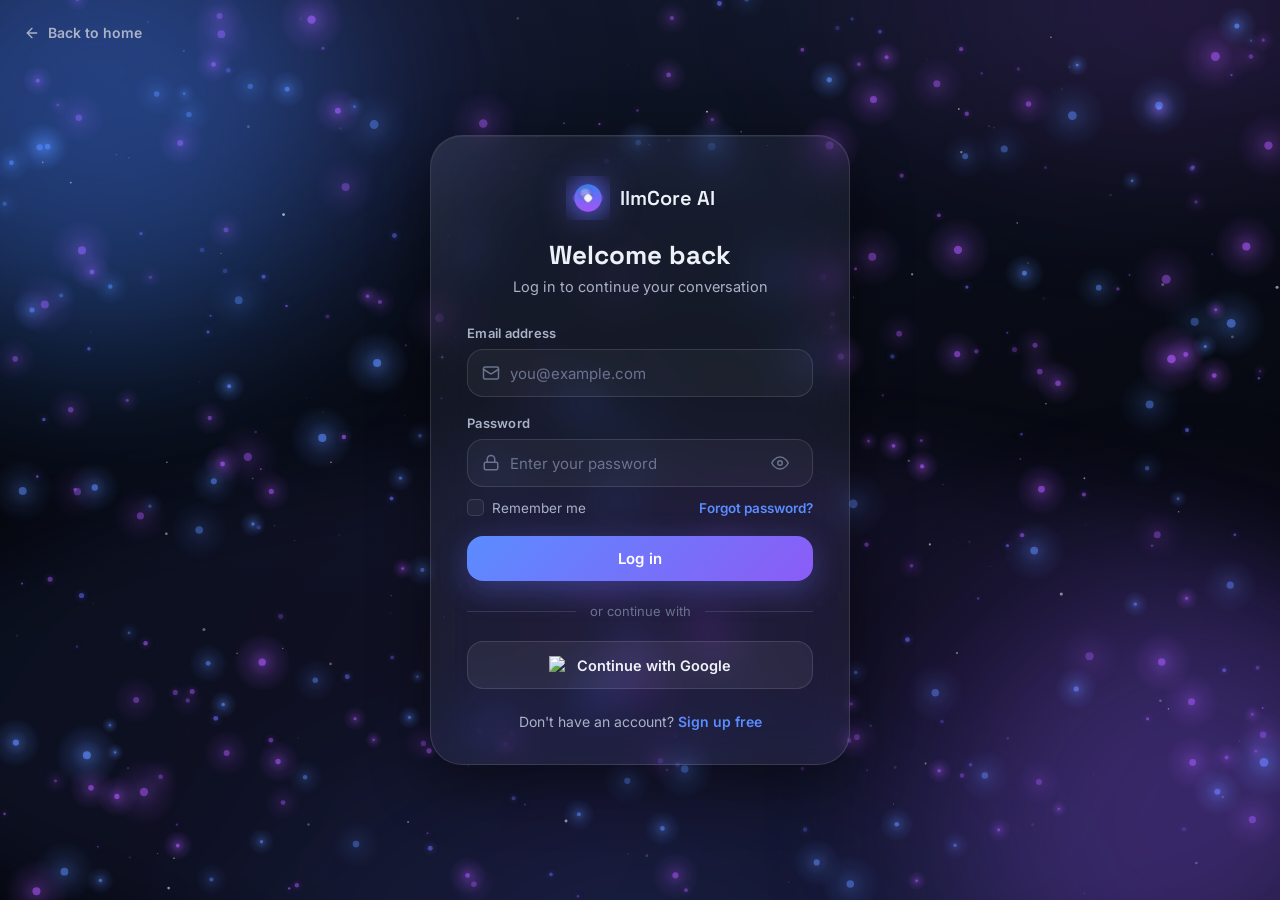
==== dashboard.html @ f6ce170f "Add files via upload" ====
<!DOCTYPE html>
<html lang="en">
<head>
<meta charset="UTF-8" />
<meta name="viewport" content="width=device-width, initial-scale=1.0" />
<meta name="robots" content="noindex, nofollow" />
<title>IlmCore AI — Dashboard</title>
<link rel="icon" href="assets/logo.png" type="image/png" />
<link rel="preconnect" href="https://fonts.googleapis.com" />
<link rel="preconnect" href="https://fonts.gstatic.com" crossorigin />
<link rel="stylesheet" href="https://fonts.googleapis.com/css2?family=Space+Grotesk:wght@400;500;600;700&family=Inter:wght@400;500;600;700;800&family=JetBrains+Mono:wght@400;500;600&display=swap" media="print" onload="this.media='all'" />
<noscript><link rel="stylesheet" href="https://fonts.googleapis.com/css2?family=Space+Grotesk:wght@400;500;600;700&family=Inter:wght@400;500;600;700;800&family=JetBrains+Mono:wght@400;500;600&display=swap" /></noscript>
<link rel="stylesheet" href="css/style.css" />
<link rel="stylesheet" href="css/dashboard.css" />

<!-- KaTeX CSS -->
<link rel="stylesheet"
href="https://cdn.jsdelivr.net/npm/katex@0.16.11/dist/katex.min.css">

</head>
<body>

<div class="app-shell" id="app-shell">

  <div class="sidebar-backdrop" id="sidebar-backdrop"></div>

  <aside class="sidebar" id="sidebar">
    <div class="sidebar-header">
      <div class="sidebar-brand">
        <img src="assets/logo.png" alt="IlmCore AI" />
        <span>IlmCore AI</span>
      </div>
      <button class="sidebar-toggle" id="sidebar-toggle" aria-label="Toggle sidebar">
        <svg width="16" height="16" viewBox="0 0 24 24" fill="none" stroke="currentColor" stroke-width="2" stroke-linecap="round" stroke-linejoin="round"><path d="m15 18-6-6 6-6"/></svg>
      </button>
    </div>

    <button class="new-chat-btn" id="new-chat-btn">
      <svg width="17" height="17" viewBox="0 0 24 24" fill="none" stroke="currentColor" stroke-width="2" stroke-linecap="round" stroke-linejoin="round"><path d="M12 5v14M5 12h14"/></svg>
      <span class="label-fade">New chat</span>
    </button>

    <div class="sidebar-search">
      <svg width="15" height="15" viewBox="0 0 24 24" fill="none" stroke="currentColor" stroke-width="2" stroke-linecap="round" stroke-linejoin="round"><circle cx="11" cy="11" r="8"/><path d="m21 21-4.3-4.3"/></svg>
      <input type="text" id="search-chats" placeholder="Search chats" />
    </div>

    <div class="history-group-label">Chat history</div>
    <nav class="sidebar-history" id="sidebar-history">
      <div class="sidebar-empty">No conversations yet</div>
    </nav>

    <div class="sidebar-footer">
      <button class="sidebar-item" id="settings-btn">
        <svg width="17" height="17" viewBox="0 0 24 24" fill="none" stroke="currentColor" stroke-width="2" stroke-linecap="round" stroke-linejoin="round"><circle cx="12" cy="12" r="3"/><path d="M19.4 15a1.65 1.65 0 0 0 .33 1.82l.06.06a2 2 0 1 1-2.83 2.83l-.06-.06a1.65 1.65 0 0 0-1.82-.33 1.65 1.65 0 0 0-1 1.51V21a2 2 0 0 1-4 0v-.09A1.65 1.65 0 0 0 9 19.4a1.65 1.65 0 0 0-1.82.33l-.06.06a2 2 0 1 1-2.83-2.83l.06-.06a1.65 1.65 0 0 0 .33-1.82 1.65 1.65 0 0 0-1.51-1H3a2 2 0 0 1 0-4h.09A1.65 1.65 0 0 0 4.6 9a1.65 1.65 0 0 0-.33-1.82l-.06-.06a2 2 0 1 1 2.83-2.83l.06.06a1.65 1.65 0 0 0 1.82.33H9a1.65 1.65 0 0 0 1-1.51V3a2 2 0 0 1 4 0v.09a1.65 1.65 0 0 0 1 1.51 1.65 1.65 0 0 0 1.82-.33l.06-.06a2 2 0 1 1 2.83 2.83l-.06.06a1.65 1.65 0 0 0-.33 1.82V9a1.65 1.65 0 0 0 1.51 1H21a2 2 0 0 1 0 4h-.09a1.65 1.65 0 0 0-1.51 1z"/></svg>
        <span class="label-fade">Settings</span>
      </button>

      <div class="sidebar-profile" id="sidebar-profile">
        <img src="assets/user.png" alt="Profile" id="profile-avatar" />
        <div class="who label-fade">
          <div class="name" id="profile-name">Guest</div>
          <div class="email" id="profile-email">Not signed in</div>
        </div>
      </div>

      <button class="sidebar-item" id="logout-btn">
        <svg width="17" height="17" viewBox="0 0 24 24" fill="none" stroke="currentColor" stroke-width="2" stroke-linecap="round" stroke-linejoin="round"><path d="M9 21H5a2 2 0 0 1-2-2V5a2 2 0 0 1 2-2h4"/><polyline points="16 17 21 12 16 7"/><line x1="21" y1="12" x2="9" y2="12"/></svg>
        <span class="label-fade">Log out</span>
      </button>
    </div>
  </aside>

  <main class="chat-area">
    <div class="chat-topbar">
      <div class="title">
        <button class="sidebar-toggle" id="mobile-sidebar-btn" style="display:none;">
          <svg width="16" height="16" viewBox="0 0 24 24" fill="none" stroke="currentColor" stroke-width="2" stroke-linecap="round" stroke-linejoin="round"><line x1="3" y1="12" x2="21" y2="12"/><line x1="3" y1="6" x2="21" y2="6"/><line x1="3" y1="18" x2="21" y2="18"/></svg>
        </button>
        <span id="current-chat-title">New conversation</span>
      </div>
      <div class="status-pill" id="status-pill"><span class="dot"></span> <span id="status-text">Connecting…</span></div>
    </div>

    <div class="chat-scroll" id="chat-scroll">
      <div class="chat-inner" id="chat-inner">

        <div class="welcome-screen" id="welcome-screen">
          <img src="assets/logo.png" alt="" class="welcome-orb" />
          <h1>What can I help you think through today?</h1>
          <p>Ask a question, paste some code, or start exploring an idea — IlmCore AI is ready.</p>
          <div class="suggested-grid" id="suggested-grid">
            <button class="suggested-prompt" data-prompt="Explain how neural networks learn, in simple terms.">
              <strong>Explain a concept</strong>
              How do neural networks actually learn?
            </button>
            <button class="suggested-prompt" data-prompt="Write a Python function that checks if a string is a palindrome, with comments.">
              <strong>Write some code</strong>
              A Python palindrome checker with comments
            </button>
            <button class="suggested-prompt" data-prompt="Draft a short, professional email asking my manager for a day off next Friday.">
              <strong>Draft a message</strong>
              Ask my manager for a day off
            </button>
            <button class="suggested-prompt" data-prompt="Give me a 5-day beginner workout plan I can do at home with no equipment.">
              <strong>Plan something</strong>
              A 5-day home workout plan
            </button>
          </div>
        </div>

      </div>
    </div>

    <div class="input-area">
      <div class="input-shell">
        <button class="input-icon-btn" id="attach-btn" aria-label="Attach file" title="Attach a file (UI only)">
          <svg width="19" height="19" viewBox="0 0 24 24" fill="none" stroke="currentColor" stroke-width="2" stroke-linecap="round" stroke-linejoin="round"><path d="m21.44 11.05-9.19 9.19a6 6 0 0 1-8.49-8.49l9.19-9.19a4 4 0 0 1 5.66 5.66l-9.2 9.19a2 2 0 0 1-2.83-2.83l8.49-8.48"/></svg>
        </button>
        <div id="image-preview-container"></div>
        <textarea id="chat-input" placeholder="Message IlmCore AI…" rows="1"></textarea>
        <button class="input-icon-btn" id="voice-btn" aria-label="Voice input" title="Click to speak">
          <svg width="19" height="19" viewBox="0 0 24 24" fill="none" stroke="currentColor" stroke-width="2" stroke-linecap="round" stroke-linejoin="round"><path d="M12 1a3 3 0 0 0-3 3v8a3 3 0 0 0 6 0V4a3 3 0 0 0-3-3Z"/><path d="M19 10v2a7 7 0 0 1-14 0v-2"/><line x1="12" y1="19" x2="12" y2="23"/><line x1="8" y1="23" x2="16" y2="23"/></svg>
        </button>
        <button class="send-btn" id="send-btn" aria-label="Send message" disabled>
          <svg width="18" height="18" viewBox="0 0 24 24" fill="none" stroke="currentColor" stroke-width="2.2" stroke-linecap="round" stroke-linejoin="round"><line x1="22" y1="2" x2="11" y2="13"/><polygon points="22 2 15 22 11 13 2 9 22 2"/></svg>
        </button>
      </div>
    </div>
     
<input
    type="file"
    id="image-upload"
    accept="image/*,.pdf,.doc,.docx,.txt,.md,.csv,.json,.xlsx,.xls,.zip,.js,.jsx,.ts,.tsx,.py,.html,.css,.xml,.log,.yml,.yaml"
    multiple
    hidden
>

    <div class="input-hint">IlmCore AI can make mistakes. Consider checking important information. · Enter to send, Shift+Enter for a new line</div>
  </main>
</div>

<!-- ================= SETTINGS MODAL ================= -->
<div class="settings-overlay" id="settings-modal" hidden>
  <div class="settings-panel glass glass-reflection" role="dialog" aria-labelledby="settings-title" aria-modal="true">

    <div class="settings-header">
      <h2 id="settings-title">Settings</h2>
      <button class="settings-close" id="settings-close" aria-label="Close settings">
        <svg width="18" height="18" viewBox="0 0 24 24" fill="none" stroke="currentColor" stroke-width="2" stroke-linecap="round" stroke-linejoin="round"><line x1="18" y1="6" x2="6" y2="18"/><line x1="6" y1="6" x2="18" y2="18"/></svg>
      </button>
    </div>

    <div class="settings-body">

      <!-- Appearance -->
      <section class="settings-section">
        <div class="settings-label">Accent color</div>
        <div class="swatch-row" id="swatch-row">
          <button class="swatch" data-accent="blue" style="background:#5b8cff" title="Blue" aria-label="Blue accent"></button>
          <button class="swatch" data-accent="purple" style="background:#a855f7" title="Purple" aria-label="Purple accent"></button>
          <button class="swatch" data-accent="teal" style="background:#14b8a6" title="Teal" aria-label="Teal accent"></button>
          <button class="swatch" data-accent="rose" style="background:#f43f5e" title="Rose" aria-label="Rose accent"></button>
        </div>
      </section>

      <!-- Text size -->
      <section class="settings-section">
        <div class="settings-label">Text size</div>
        <div class="font-size-row" id="font-size-row">
          <button class="size-btn" data-scale="0.92">Small</button>
          <button class="size-btn" data-scale="1">Default</button>
          <button class="size-btn" data-scale="1.1">Large</button>
        </div>
      </section>

      <!-- Voice & narration -->
      <section class="settings-section">
        <div class="settings-label">Voice &amp; narration</div>
        <div class="settings-row">
          <div>
            <div class="settings-row-label">Auto-narrate replies</div>
            <div class="settings-row-desc">Read every assistant reply aloud</div>
          </div>
          <label class="switch">
            <input type="checkbox" id="set-auto-narrate">
            <span class="switch-track"></span>
          </label>
        </div>
        <div class="settings-row">
          <div>
            <div class="settings-row-label">Narration voice</div>
            <div class="settings-row-desc">Pick a voice for reading replies aloud</div>
          </div>
        </div>
        <select id="set-voice" class="settings-select"></select>
        <div class="settings-row">
          <div>
            <div class="settings-row-label">Narration speed</div>
            <div class="settings-row-desc" id="voice-rate-label">1.0×</div>
          </div>
        </div>
        <input type="range" id="set-voice-rate" min="0.6" max="1.6" step="0.1" value="1" class="settings-range">
      </section>

      <!-- Chat behavior -->
      <section class="settings-section">
        <div class="settings-label">Chat behavior</div>
        <div class="settings-row">
          <div>
            <div class="settings-row-label">Send on Enter</div>
            <div class="settings-row-desc">Shift + Enter adds a new line</div>
          </div>
          <label class="switch">
            <input type="checkbox" id="set-enter">
            <span class="switch-track"></span>
          </label>
        </div>
        <div class="settings-row">
          <div>
            <div class="settings-row-label">Sound on reply</div>
            <div class="settings-row-desc">Short chime when a reply arrives</div>
          </div>
          <label class="switch">
            <input type="checkbox" id="set-sound">
            <span class="switch-track"></span>
          </label>
        </div>
        <div class="settings-row">
          <div>
            <div class="settings-row-label">Show sources</div>
            <div class="settings-row-desc">Display source cards under replies</div>
          </div>
          <label class="switch">
            <input type="checkbox" id="set-sources">
            <span class="switch-track"></span>
          </label>
        </div>
      </section>

      <!-- Account -->
      <section class="settings-section">
        <div class="settings-label">Account</div>
        <div class="settings-account">
          <img src="assets/user.png" alt="" id="settings-avatar" />
          <div class="settings-account-info">
            <div class="settings-account-name" id="settings-name">Guest</div>
            <div class="settings-account-email" id="settings-email">Not signed in</div>
          </div>
        </div>
        <button class="settings-danger" id="settings-logout">
          <svg width="15" height="15" viewBox="0 0 24 24" fill="none" stroke="currentColor" stroke-width="2" stroke-linecap="round" stroke-linejoin="round"><path d="M9 21H5a2 2 0 0 1-2-2V5a2 2 0 0 1 2-2h4"/><polyline points="16 17 21 12 16 7"/><line x1="21" y1="12" x2="9" y2="12"/></svg>
          Log out
        </button>
      </section>

      <!-- Advanced: external backend URL -->
      <section class="settings-section">
        <button class="advanced-toggle" id="advanced-toggle" aria-expanded="false">
          <svg width="14" height="14" viewBox="0 0 24 24" fill="none" stroke="currentColor" stroke-width="2" stroke-linecap="round" stroke-linejoin="round" id="advanced-chevron"><polyline points="9 18 15 12 9 6"/></svg>
          Advanced &mdash; custom backend
        </button>
        <div class="advanced-body" id="advanced-body" hidden>
          <div class="settings-row-desc" style="margin-bottom:6px;">
            Point the app at any OpenAI-compatible IlmCore backend. The URL must serve <code>/health</code>, <code>/auth/*</code>, <code>/sessions</code>, and <code>/chat</code>.
          </div>
          <label class="settings-label" for="api-base-input">Backend base URL</label>
          <input type="text" id="api-base-input" class="settings-input" placeholder="https://ilmcoreback.vercel.app" />
          <div class="advanced-actions">
            <button class="settings-btn-primary" id="api-save">Save</button>
            <button class="settings-btn-secondary" id="api-test">Test</button>
          </div>
          <div class="connection-status" id="connection-status" hidden></div>
          <button class="settings-btn-secondary" id="api-reset" style="margin-top:8px;">Reset to default</button>
          <button class="settings-danger settings-danger-soft" id="clear-all-data">
            <svg width="15" height="15" viewBox="0 0 24 24" fill="none" stroke="currentColor" stroke-width="2" stroke-linecap="round" stroke-linejoin="round"><polyline points="3 6 5 6 21 6"/><path d="M19 6v14a2 2 0 0 1-2 2H7a2 2 0 0 1-2-2V6m3 0V4a2 2 0 0 1 2-2h4a2 2 0 0 1 2 2v2"/></svg>
            Clear local data &amp; sign out
          </button>
        </div>
      </section>

    </div>
  </div>
</div>

<script src="js/app.js"></script>

<script defer src="https://cdn.jsdelivr.net/npm/katex@0.16.11/dist/katex.min.js"></script>
<script defer src="https://cdn.jsdelivr.net/npm/katex@0.16.11/dist/contrib/auto-render.min.js"></script>

<script src="js/dashboard.js"></script>
</body>
</html>
---- css/style.css ----
/* ==========================================================================
   IlmCore AI — Shared Design System + Landing Page
   ========================================================================== */


:root {
  --bg-0: #05070d;
  --bg-1: #0a0e1a;
  --bg-2: #0f1424;
  --glass: rgba(255, 255, 255, 0.055);
  --glass-strong: rgba(255, 255, 255, 0.09);
  --glass-border: rgba(255, 255, 255, 0.12);
  --blue: #3b82f6;
  --blue-soft: #5b8cff;
  --purple: #8b5cf6;
  --purple-soft: #a855f7;
  --indigo: #6366f1;
  --text-hi: #eef1f8;
  --text-mid: #aab2c8;
  --text-low: #6b7390;
  --danger: #f16565;
  --success: #4ade80;
  --font-display: 'Space Grotesk', 'Inter', sans-serif;
  --font-body: 'Inter', sans-serif;
  --font-mono: 'JetBrains Mono', monospace;
  --radius-sm: 10px;
  --radius-md: 16px;
  --radius-lg: 24px;
  --radius-xl: 32px;
  --ease: cubic-bezier(0.16, 1, 0.3, 1);
  --shadow-glow: 0 8px 40px rgba(99, 102, 241, 0.25);
}

* { box-sizing: border-box; margin: 0; padding: 0; }

html, body {
  height: 100%;
  scroll-behavior: smooth;
}

body {
  background: radial-gradient(ellipse 120% 80% at 50% -10%, #141a30 0%, var(--bg-1) 45%, var(--bg-0) 100%);
  color: var(--text-hi);
  font-family: var(--font-body);
  overflow-x: hidden;
  min-height: 100vh;
  -webkit-font-smoothing: antialiased;
}

::selection { background: rgba(139, 92, 246, 0.35); }

::-webkit-scrollbar { width: 8px; height: 8px; }
::-webkit-scrollbar-track { background: transparent; }
::-webkit-scrollbar-thumb { background: rgba(255,255,255,0.12); border-radius: 10px; }
::-webkit-scrollbar-thumb:hover { background: rgba(255,255,255,0.2); }

a { color: inherit; text-decoration: none; }
button { font-family: inherit; cursor: pointer; border: none; background: none; color: inherit; }
input, textarea { font-family: inherit; color: inherit; }

/* Skip link for a11y + AI agents */
.skip-link {
  position: absolute;
  top: -100px;
  left: 0;
  background: var(--purple);
  color: #fff;
  padding: 12px 20px;
  border-radius: 0 0 12px 0;
  z-index: 9999;
  font-weight: 600;
  transition: top 200ms var(--ease);
}
.skip-link:focus {
  top: 0;
  outline: 3px solid #fff;
  outline-offset: 2px;
}

#bg-layer {
  position: fixed;
  inset: 0;
  z-index: 0;
  pointer-events: none;
  overflow: hidden;
}

.aurora {
  position: absolute;
  inset: -20%;
  background:
    radial-gradient(45% 35% at 20% 20%, rgba(99, 102, 241, 0.22), transparent 60%),
    radial-gradient(40% 30% at 80% 15%, rgba(168, 85, 247, 0.18), transparent 60%),
    radial-gradient(50% 40% at 50% 90%, rgba(59, 130, 246, 0.16), transparent 60%);
  filter: blur(60px);
  animation: auroraDrift 22s ease-in-out infinite alternate;
}

@keyframes auroraDrift {
  0%   { transform: translate3d(-2%, -1%, 0) rotate(0deg) scale(1); }
  50%  { transform: translate3d(2%, 3%, 0) rotate(3deg) scale(1.06); }
  100% { transform: translate3d(-3%, 1%, 0) rotate(-2deg) scale(1.02); }
}

.wave-layer {
  position: absolute;
  bottom: -10%;
  left: -10%;
  width: 120%;
  height: 60%;
  background: linear-gradient(120deg, rgba(59,130,246,0.08), rgba(139,92,246,0.1), rgba(99,102,241,0.06));
  filter: blur(40px);
  border-radius: 50%;
  animation: waveMove 18s ease-in-out infinite alternate;
}

@keyframes waveMove {
  0%   { transform: translateX(-5%) scaleY(1); }
  100% { transform: translateX(5%) scaleY(1.15); }
}

canvas#stars-canvas,
canvas#bubbles-canvas,
canvas#particles-canvas {
  position: absolute;
  inset: 0;
  width: 100%;
  height: 100%;
}

.ripple {
  position: fixed;
  z-index: 1;
  width: 12px;
  height: 12px;
  border-radius: 50%;
  pointer-events: none;
  transform: translate(-50%, -50%);
  background: radial-gradient(circle, rgba(139,92,246,0.55), rgba(99,102,241,0.15) 60%, transparent 70%);
  animation: rippleOut 900ms var(--ease) forwards;
}

@keyframes rippleOut {
  0%   { width: 8px; height: 8px; opacity: 0.9; filter: blur(0px); }
  100% { width: 260px; height: 260px; opacity: 0; filter: blur(2px); }
}

.glass {
  background: var(--glass);
  backdrop-filter: blur(22px) saturate(140%);
  -webkit-backdrop-filter: blur(22px) saturate(140%);
  border: 1px solid var(--glass-border);
  box-shadow: 0 20px 60px rgba(0,0,0,0.45), inset 0 1px 0 rgba(255,255,255,0.06);
}

.glass-reflection {
  position: relative;
  overflow: hidden;
}
.glass-reflection::before {
  content: '';
  position: absolute;
  top: -60%;
  left: -20%;
  width: 60%;
  height: 220%;
  background: linear-gradient(115deg, rgba(255,255,255,0.14), transparent 40%);
  transform: rotate(8deg);
  pointer-events: none;
}

.btn {
  display: inline-flex;
  align-items: center;
  justify-content: center;
  gap: 8px;
  padding: 13px 22px;
  border-radius: var(--radius-md);
  font-weight: 600;
  font-size: 15px;
  letter-spacing: 0.01em;
  transition: transform 220ms var(--ease), box-shadow 220ms var(--ease), background 220ms var(--ease), border-color 220ms var(--ease);
  position: relative;
  overflow: hidden;
  min-height: 44px;
}

.btn-primary {
  background: linear-gradient(135deg, var(--blue-soft), var(--purple));
  color: #fff;
  box-shadow: 0 8px 30px rgba(99, 102, 241, 0.4);
}
.btn-primary:hover { transform: translateY(-2px); box-shadow: 0 14px 40px rgba(99, 102, 241, 0.55); }
.btn-primary:active { transform: translateY(0); }

.btn-ghost {
  background: var(--glass);
  border: 1px solid var(--glass-border);
  color: var(--text-hi);
}
.btn-ghost:hover { background: var(--glass-strong); border-color: rgba(139,92,246,0.4); transform: translateY(-1px); }

.btn-icon {
  width: 40px; height: 40px;
  border-radius: 12px;
  display: inline-flex;
  align-items: center;
  justify-content: center;
  background: var(--glass);
  border: 1px solid var(--glass-border);
  color: var(--text-mid);
  transition: all 200ms var(--ease);
}
.btn-icon:hover { color: var(--text-hi); background: var(--glass-strong); transform: translateY(-1px); }

.btn-block { width: 100%; }

.click-ripple {
  position: absolute;
  border-radius: 50%;
  background: rgba(255,255,255,0.35);
  transform: scale(0);
  animation: clickRipple 600ms ease-out forwards;
  pointer-events: none;
}
@keyframes clickRipple {
  to { transform: scale(3); opacity: 0; }
}

.field {
  display: flex;
  flex-direction: column;
  gap: 8px;
  margin-bottom: 18px;
  text-align: left;
}
.field label {
  font-size: 13px;
  font-weight: 600;
  color: var(--text-mid);
  letter-spacing: 0.02em;
}
.field-input-wrap {
  display: flex;
  align-items: center;
  gap: 10px;
  background: rgba(255,255,255,0.04);
  border: 1px solid var(--glass-border);
  border-radius: var(--radius-md);
  padding: 0 14px;
  transition: border-color 200ms var(--ease), box-shadow 200ms var(--ease), background 200ms var(--ease);
  min-height: 48px;
}
.field-input-wrap:focus-within {
  border-color: rgba(139, 92, 246, 0.6);
  box-shadow: 0 0 0 4px rgba(139, 92, 246, 0.14);
  background: rgba(255,255,255,0.06);
}
.field-input-wrap svg { flex-shrink: 0; color: var(--text-low); width: 18px; height: 18px; }
.field-input-wrap input {
  flex: 1;
  background: transparent;
  border: none;
  outline: none;
  padding: 13px 0;
  font-size: 15px;
  color: var(--text-hi);
}
.field-input-wrap input::placeholder { color: var(--text-low); }
.field-toggle {
  color: var(--text-low);
  display: flex;
  align-items: center;
  transition: color 180ms var(--ease);
  padding: 8px;
  min-width: 40px;
  min-height: 40px;
  justify-content: center;
}
.field-toggle:hover { color: var(--text-mid); }
.field-error {
  font-size: 12.5px;
  color: var(--danger);
  min-height: 16px;
  display: none;
}
.field.has-error .field-input-wrap { border-color: rgba(241, 101, 101, 0.6); }
.field.has-error .field-error { display: block; }

.text-center { text-align: center; }
.muted { color: var(--text-mid); }
.divider-text {
  display: flex;
  align-items: center;
  gap: 14px;
  color: var(--text-low);
  font-size: 13px;
  margin: 22px 0;
}
.divider-text::before, .divider-text::after {
  content: '';
  flex: 1;
  height: 1px;
  background: var(--glass-border);
}

.btn-google {
  display: flex;
  align-items: center;
  justify-content: center;
  gap: 10px;
  width: 100%;
  padding: 12px 18px;
  border-radius: var(--radius-md);
  background: rgba(255,255,255,0.06);
  border: 1px solid var(--glass-border);
  color: var(--text-hi);
  font-weight: 600;
  font-size: 14.5px;
  transition: all 200ms var(--ease);
  min-height: 48px;
}
.btn-google:hover { background: rgba(255,255,255,0.1); transform: translateY(-1px); box-shadow: 0 8px 24px rgba(0,0,0,0.3); }
.btn-google img { width: 18px; height: 18px; }

#toast-stack {
  position: fixed;
  top: 22px;
  right: 22px;
  z-index: 999;
  display: flex;
  flex-direction: column;
  gap: 10px;
}
.toast {
  padding: 13px 18px;
  border-radius: var(--radius-md);
  background: var(--glass-strong);
  backdrop-filter: blur(20px);
  border: 1px solid var(--glass-border);
  font-size: 14px;
  font-weight: 500;
  box-shadow: 0 10px 30px rgba(0,0,0,0.4);
  animation: toastIn 320ms var(--ease);
  display: flex;
  align-items: center;
  gap: 10px;
  max-width: 340px;
}
.toast.success { border-left: 3px solid var(--success); }
.toast.error { border-left: 3px solid var(--danger); }
.toast.leaving { animation: toastOut 260ms var(--ease) forwards; }
@keyframes toastIn { from { opacity: 0; transform: translateX(30px);} to { opacity: 1; transform: translateX(0);} }
@keyframes toastOut { to { opacity: 0; transform: translateX(30px);} }

/* ==========================================================================
   LANDING PAGE
   ========================================================================== */
.landing {
  position: relative;
  z-index: 2;
  min-height: 100vh;
  display: flex;
  flex-direction: column;
}

.nav {
  display: flex;
  align-items: center;
  justify-content: space-between;
  padding: 22px clamp(20px, 5vw, 64px);
}
.brand { display: flex; align-items: center; gap: 12px; font-family: var(--font-display); font-weight: 600; font-size: 19px; }
.brand picture { display: flex; }
.brand img { width: 38px; height: 38px; filter: drop-shadow(0 0 12px rgba(99,102,241,0.6)); }
.nav-actions { display: flex; gap: 12px; }

.hero {
  flex: 1;
  display: flex;
  flex-direction: column;
  align-items: center;
  justify-content: center;
  text-align: center;
  padding: 40px 20px 80px;
  position: relative;
}

.hero-orb {
  width: 120px; height: 120px;
  margin-bottom: 28px;
  filter: drop-shadow(0 0 40px rgba(99,102,241,0.55));
  animation: orbFloat 5s ease-in-out infinite;
}
.hero picture { display: flex; }
@keyframes orbFloat {
  0%, 100% { transform: translateY(0) scale(1); }
  50% { transform: translateY(-14px) scale(1.03); }
}

.eyebrow {
  display: inline-flex;
  align-items: center;
  gap: 8px;
  padding: 7px 16px;
  border-radius: 999px;
  background: var(--glass);
  border: 1px solid var(--glass-border);
  font-size: 13px;
  color: var(--text-mid);
  margin-bottom: 26px;
}
.eyebrow .dot { width: 6px; height: 6px; border-radius: 50%; background: var(--success); box-shadow: 0 0 8px var(--success); animation: pulseDot 1.6s ease-in-out infinite; }
@keyframes pulseDot { 0%,100%{opacity:1;} 50%{opacity:0.4;} }

.hero h1 {
  font-family: var(--font-display);
  font-size: clamp(38px, 6.5vw, 76px);
  font-weight: 700;
  line-height: 1.05;
  letter-spacing: -0.02em;
  max-width: 900px;
  background: linear-gradient(135deg, #fff 20%, #c7cdf5 55%, #a78bfa 100%);
  -webkit-background-clip: text;
  background-clip: text;
  color: transparent;
}
.hero p {
  margin-top: 22px;
  font-size: clamp(15px, 2vw, 19px);
  color: var(--text-mid);
  max-width: 620px;
  line-height: 1.6;
}
.hero-actions {
  margin-top: 38px;
  display: flex;
  gap: 16px;
  flex-wrap: wrap;
  justify-content: center;
}
.hero-actions .btn { padding: 15px 30px; font-size: 16px; }
.hero-note {
  margin-top: 20px;
  font-size: 13px;
  color: var(--text-low);
}

.features-section {
  position: relative;
  z-index: 2;
  max-width: 1120px;
  margin: 0 auto;
  padding: 80px 24px 60px;
}
.section-head {
  text-align: center;
  max-width: 640px;
  margin: 0 auto 48px;
}
.section-head h2 {
  font-family: var(--font-display);
  font-size: clamp(26px, 4vw, 40px);
  font-weight: 700;
  letter-spacing: -0.015em;
  margin-bottom: 12px;
  background: linear-gradient(135deg, #fff 30%, #c7cdf5 100%);
  -webkit-background-clip: text;
  background-clip: text;
  color: transparent;
}
.section-head p {
  color: var(--text-mid);
  font-size: 16px;
  line-height: 1.6;
}

.feature-grid {
  display: grid;
  grid-template-columns: repeat(3, 1fr);
  gap: 18px;
  max-width: 1100px;
  margin: 0 auto;
  padding: 0;
}
.feature-card {
  padding: 26px 22px;
  border-radius: var(--radius-lg);
  text-align: left;
  transition: transform 260ms var(--ease), box-shadow 260ms var(--ease), border-color 260ms var(--ease);
}
.feature-card:hover {
  transform: translateY(-6px);
  box-shadow: var(--shadow-glow);
  border-color: rgba(139,92,246,0.35);
}
.feature-card .icon-wrap {
  width: 46px; height: 46px;
  border-radius: 12px;
  display: flex; align-items: center; justify-content: center;
  background: linear-gradient(135deg, rgba(59,130,246,0.25), rgba(139,92,246,0.25));
  margin-bottom: 16px;
  color: var(--blue-soft);
}
.feature-card h3 {
  font-family: var(--font-display);
  font-size: 17px;
  margin-bottom: 8px;
  font-weight: 600;
}
.feature-card p {
  font-size: 14px;
  color: var(--text-mid);
  line-height: 1.6;
}

.how-section {
  position: relative;
  z-index: 2;
  max-width: 1000px;
  margin: 0 auto;
  padding: 60px 24px;
}
.steps-grid {
  display: grid;
  grid-template-columns: repeat(3, 1fr);
  gap: 22px;
  margin-top: 12px;
}
.step {
  padding: 28px 24px;
  border-radius: var(--radius-lg);
  background: var(--glass);
  border: 1px solid var(--glass-border);
  text-align: center;
}
.step-num {
  width: 48px; height: 48px;
  margin: 0 auto 16px;
  border-radius: 50%;
  display: flex; align-items: center; justify-content: center;
  background: linear-gradient(135deg, var(--blue-soft), var(--purple));
  color: #fff;
  font-family: var(--font-display);
  font-weight: 700;
  font-size: 20px;
  box-shadow: 0 8px 24px rgba(99,102,241,0.4);
}
.step h3 {
  font-family: var(--font-display);
  font-size: 17px;
  margin-bottom: 8px;
}
.step p {
  font-size: 14px;
  color: var(--text-mid);
  line-height: 1.6;
}

.why-section {
  position: relative;
  z-index: 2;
  max-width: 1000px;
  margin: 0 auto;
  padding: 60px 24px;
}
.why-grid {
  display: grid;
  grid-template-columns: repeat(2, 1fr);
  gap: 20px;
}
.why-item {
  display: flex;
  gap: 14px;
  padding: 20px;
  border-radius: var(--radius-md);
  background: var(--glass);
  border: 1px solid var(--glass-border);
  transition: all 220ms var(--ease);
}
.why-item:hover {
  background: var(--glass-strong);
  transform: translateY(-2px);
}
.why-item svg {
  flex-shrink: 0;
  margin-top: 3px;
}
.why-item strong {
  display: block;
  font-size: 15px;
  font-weight: 600;
  color: var(--text-hi);
  margin-bottom: 4px;
}
.why-item p {
  font-size: 13.5px;
  color: var(--text-mid);
  line-height: 1.55;
}

.faq-section {
  position: relative;
  z-index: 2;
  max-width: 780px;
  margin: 0 auto;
  padding: 60px 24px 80px;
}
.faq-list {
  display: flex;
  flex-direction: column;
  gap: 10px;
}
.faq-item {
  background: var(--glass);
  border: 1px solid var(--glass-border);
  border-radius: var(--radius-md);
  padding: 0;
  transition: all 220ms var(--ease);
  overflow: hidden;
}
.faq-item:hover {
  border-color: rgba(139,92,246,0.35);
}
.faq-item summary {
  padding: 18px 22px;
  font-size: 15px;
  font-weight: 600;
  color: var(--text-hi);
  cursor: pointer;
  list-style: none;
  display: flex;
  align-items: center;
  justify-content: space-between;
  gap: 12px;
  user-select: none;
  min-height: 56px;
}
.faq-item summary::-webkit-details-marker { display: none; }
.faq-item summary::after {
  content: '+';
  font-size: 22px;
  color: var(--text-mid);
  transition: transform 220ms var(--ease);
  font-weight: 300;
  line-height: 1;
}
.faq-item[open] summary::after {
  content: '−';
  color: var(--blue-soft);
}
.faq-item p {
  padding: 0 22px 20px;
  font-size: 14px;
  color: var(--text-mid);
  line-height: 1.65;
}
.faq-item p code {
  background: rgba(255,255,255,0.08);
  padding: 2px 6px;
  border-radius: 5px;
  font-family: var(--font-mono);
  font-size: 12.5px;
}

.final-cta {
  position: relative;
  z-index: 2;
  max-width: 720px;
  margin: 0 auto 60px;
  padding: 48px 32px;
  border-radius: var(--radius-xl);
  background: linear-gradient(135deg, rgba(59,130,246,0.14), rgba(139,92,246,0.18));
  border: 1px solid rgba(139,92,246,0.35);
  text-align: center;
  box-shadow: 0 20px 60px rgba(99,102,241,0.2);
}
.final-cta h2 {
  font-family: var(--font-display);
  font-size: clamp(24px, 3.5vw, 34px);
  font-weight: 700;
  margin-bottom: 10px;
}
.final-cta p {
  color: var(--text-mid);
  font-size: 15.5px;
  margin-bottom: 24px;
}
.final-cta .btn {
  padding: 15px 32px;
  font-size: 16px;
}

.landing-footer {
  border-top: 1px solid var(--glass-border);
  padding: 28px 24px;
  position: relative;
  z-index: 2;
}
.footer-inner {
  max-width: 1100px;
  margin: 0 auto;
  display: flex;
  align-items: center;
  justify-content: space-between;
  flex-wrap: wrap;
  gap: 16px;
}
.footer-brand {
  display: flex;
  align-items: center;
  gap: 10px;
  font-family: var(--font-display);
  font-weight: 600;
  font-size: 15px;
}
.footer-brand picture { display: flex; }
.footer-brand img { border-radius: 7px; }
.footer-links {
  display: flex;
  gap: 24px;
  font-size: 13.5px;
}
.footer-links a {
  color: var(--text-mid);
  transition: color 180ms var(--ease);
  padding: 8px 4px;
}
.footer-links a:hover { color: var(--text-hi); }
.footer-copy {
  font-size: 13px;
  color: var(--text-low);
}

/* Page fade — ONLY opacity, never translate, to prevent CLS */
.page-fade { animation: pageFadeIn 520ms var(--ease); }
@keyframes pageFadeIn { from { opacity: 0; } to { opacity: 1; } }

.page-leaving { animation: pageFadeOut 320ms var(--ease) forwards; }
@keyframes pageFadeOut { to { opacity: 0; } }

@media (prefers-reduced-motion: reduce) {
  *, *::before, *::after { animation-duration: 0.001ms !important; animation-iteration-count: 1 !important; transition-duration: 0.001ms !important; }
}

@media (max-width: 860px) {
  .feature-grid { grid-template-columns: 1fr 1fr; }
  .steps-grid { grid-template-columns: 1fr; }
  .why-grid { grid-template-columns: 1fr; }
  .footer-inner { justify-content: center; text-align: center; }
  .footer-links { justify-content: center; }
}

@media (max-width: 560px) {
  .nav-actions .btn span { display: none; }
  .hero-actions { flex-direction: column; width: 100%; max-width: 320px; }
  .feature-grid { grid-template-columns: 1fr; }
  .features-section,
  .how-section,
  .why-section,
  .faq-section { padding: 48px 18px; }
  .final-cta { padding: 36px 22px; margin: 0 18px 48px; }
  .section-head h2 { font-size: 24px; }
  .hero h1 { font-size: 32px; }
}
---- css/dashboard.css ----
/* ==========================================================================
   IlmCore AI — dashboard.css  (fixed)
   Text-size scaling now uses CSS zoom on <html>, which actually works.
   ========================================================================== */

/* Font-size scaling — applied to <html> so it affects EVERYTHING including
   px values on children (via zoom). Without this, rem-based scaling only
   affects elements that use rem/em; elements with hardcoded px ignore it. */
html[data-scale="small"]  { zoom: 0.92; }
html[data-scale="large"]  { zoom: 1.10; }

.app-shell {
  position: relative;
  z-index: 2;
  display: flex;
  height: 100vh;
  overflow: hidden;
}

/* ---------------------------- Sidebar ---------------------------- */
.sidebar {
  width: 280px;
  flex-shrink: 0;
  display: flex;
  flex-direction: column;
  padding: 18px 14px;
  gap: 14px;
  border-right: 1px solid var(--glass-border);
  background: rgba(8, 10, 20, 0.55);
  backdrop-filter: blur(24px);
  transition: width 380ms var(--ease), padding 380ms var(--ease), opacity 260ms var(--ease);
  position: relative;
  z-index: 5;
}
.app-shell.collapsed .sidebar { width: 76px; padding: 18px 10px; }

.sidebar-header {
  display: flex;
  align-items: center;
  justify-content: space-between;
  padding: 4px 6px 6px;
}
.sidebar-brand { display: flex; align-items: center; gap: 10px; overflow: hidden; }
.sidebar-brand img { width: 32px; height: 32px; flex-shrink: 0; filter: drop-shadow(0 0 10px rgba(99,102,241,0.6)); }
.sidebar-brand span {
  font-family: var(--font-display);
  font-weight: 600;
  font-size: 16.5px;
  white-space: nowrap;
  transition: opacity 220ms var(--ease), width 220ms var(--ease);
}
.app-shell.collapsed .sidebar-brand span,
.app-shell.collapsed .label-fade,
.app-shell.collapsed .sidebar-search,
.app-shell.collapsed .history-group-label {
  opacity: 0;
  width: 0;
  pointer-events: none;
}

.sidebar-toggle {
  width: 32px; height: 32px;
  border-radius: 9px;
  display: flex; align-items: center; justify-content: center;
  color: var(--text-mid);
  background: var(--glass);
  border: 1px solid var(--glass-border);
  transition: all 200ms var(--ease);
  flex-shrink: 0;
}
.sidebar-toggle:hover { color: var(--text-hi); background: var(--glass-strong); }
.sidebar-toggle svg { transition: transform 380ms var(--ease); }
.app-shell.collapsed .sidebar-toggle svg { transform: rotate(180deg); }

.new-chat-btn {
  display: flex;
  align-items: center;
  gap: 10px;
  padding: 12px 14px;
  border-radius: var(--radius-md);
  background: linear-gradient(135deg, rgba(59,130,246,0.18), rgba(139,92,246,0.18));
  border: 1px solid rgba(139,92,246,0.3);
  font-weight: 600;
  font-size: 14px;
  color: var(--text-hi);
  transition: all 220ms var(--ease);
  white-space: nowrap;
  overflow: hidden;
}
.new-chat-btn:hover { border-color: rgba(139,92,246,0.55); box-shadow: 0 6px 24px rgba(99,102,241,0.25); transform: translateY(-1px); }
.new-chat-btn svg { flex-shrink: 0; }

.sidebar-search {
  display: flex;
  align-items: center;
  gap: 8px;
  padding: 9px 12px;
  border-radius: var(--radius-md);
  background: rgba(255,255,255,0.04);
  border: 1px solid var(--glass-border);
  transition: opacity 200ms var(--ease), width 200ms var(--ease);
}
.sidebar-search input {
  flex: 1;
  background: transparent;
  border: none;
  outline: none;
  font-size: 13.5px;
  color: var(--text-hi);
}
.sidebar-search input::placeholder { color: var(--text-low); }
.sidebar-search svg { color: var(--text-low); flex-shrink: 0; }

.sidebar-history {
  flex: 1;
  overflow-y: auto;
  display: flex;
  flex-direction: column;
  gap: 3px;
  margin-top: 2px;
}
.history-group-label {
  font-size: 11.5px;
  font-weight: 700;
  letter-spacing: 0.06em;
  text-transform: uppercase;
  color: var(--text-low);
  padding: 12px 10px 4px;
  white-space: nowrap;
}
.sidebar-item {
  display: flex;
  align-items: center;
  gap: 10px;
  padding: 10px 10px;
  border-radius: 10px;
  font-size: 13.5px;
  color: var(--text-mid);
  transition: all 180ms var(--ease);
  white-space: nowrap;
  position: relative;
  overflow: hidden;
}
.sidebar-item:hover { background: rgba(255,255,255,0.055); color: var(--text-hi); }
.sidebar-item.active { background: var(--glass-strong); color: var(--text-hi); border: 1px solid rgba(139,92,246,0.25); }
.sidebar-item svg { flex-shrink: 0; opacity: 0.85; }
.sidebar-item .chat-title { flex: 1; overflow: hidden; text-overflow: ellipsis; }
.sidebar-item .chat-delete {
  opacity: 0;
  color: var(--text-low);
  padding: 2px;
  border-radius: 6px;
  transition: opacity 160ms var(--ease), color 160ms var(--ease);
}
.sidebar-item:hover .chat-delete { opacity: 1; }
.sidebar-item .chat-delete:hover { color: var(--danger); }
.sidebar-empty { padding: 14px 10px; font-size: 13px; color: var(--text-low); text-align: center; }

.sidebar-footer {
  border-top: 1px solid var(--glass-border);
  padding-top: 12px;
  display: flex;
  flex-direction: column;
  gap: 3px;
}
.sidebar-profile {
  display: flex;
  align-items: center;
  gap: 10px;
  padding: 8px 8px;
  border-radius: 12px;
  transition: background 180ms var(--ease);
}
.sidebar-profile:hover { background: rgba(255,255,255,0.05); }
.sidebar-profile img { width: 34px; height: 34px; border-radius: 50%; flex-shrink: 0; border: 1.5px solid var(--glass-border); }
.sidebar-profile .who { overflow: hidden; white-space: nowrap; }
.sidebar-profile .who .name { font-size: 13.5px; font-weight: 600; color: var(--text-hi); overflow: hidden; text-overflow: ellipsis; }
.sidebar-profile .who .email { font-size: 12px; color: var(--text-low); overflow: hidden; text-overflow: ellipsis; }

/* ---------------------------- Chat area ---------------------------- */
.chat-area { flex: 1; display: flex; flex-direction: column; min-width: 0; position: relative; }

.chat-topbar {
  display: flex;
  align-items: center;
  justify-content: space-between;
  padding: 14px 26px;
  border-bottom: 1px solid var(--glass-border);
  background: rgba(6,8,15,0.35);
  backdrop-filter: blur(14px);
}
.chat-topbar .title { font-family: var(--font-display); font-weight: 600; font-size: 15.5px; display: flex; align-items: center; gap: 10px; }
.status-pill {
  display: inline-flex; align-items: center; gap: 6px;
  font-size: 12px; color: var(--text-mid);
  padding: 5px 11px; border-radius: 999px;
  background: var(--glass); border: 1px solid var(--glass-border);
}
.status-pill .dot { width: 6px; height: 6px; border-radius: 50%; background: var(--success); box-shadow: 0 0 6px var(--success); }
.status-pill.offline .dot { background: var(--danger); box-shadow: 0 0 6px var(--danger); }

.chat-scroll {
  flex: 1;
  overflow-y: auto;
  padding: 30px clamp(16px, 6vw, 0px);
  display: flex;
  flex-direction: column;
  align-items: center;
}
.chat-inner { width: 100%; max-width: 820px; display: flex; flex-direction: column; gap: 4px; }

/* Welcome */
.welcome-screen {
  flex: 1; display: flex; flex-direction: column; align-items: center; justify-content: center;
  text-align: center; padding: 40px 20px; max-width: 720px; margin: 0 auto;
}
.welcome-orb { width: 84px; height: 84px; margin-bottom: 22px; filter: drop-shadow(0 0 30px rgba(99,102,241,0.6)); animation: orbFloat 5s ease-in-out infinite; }
.welcome-screen h1 { font-family: var(--font-display); font-size: clamp(26px, 4vw, 34px); font-weight: 700; margin-bottom: 10px; }
.welcome-screen p { color: var(--text-mid); font-size: 15px; margin-bottom: 30px; }

.suggested-grid { display: grid; grid-template-columns: repeat(2, 1fr); gap: 12px; width: 100%; }
.suggested-prompt {
  text-align: left; padding: 15px 16px; border-radius: var(--radius-md);
  background: var(--glass); border: 1px solid var(--glass-border);
  font-size: 13.5px; color: var(--text-mid);
  transition: all 220ms var(--ease); position: relative; overflow: hidden;
}
.suggested-prompt strong { display: block; color: var(--text-hi); font-size: 14px; margin-bottom: 3px; font-weight: 600; }
.suggested-prompt:hover { transform: translateY(-3px); border-color: rgba(139,92,246,0.4); box-shadow: 0 10px 30px rgba(99,102,241,0.18); }

/* Messages */
.msg-row { display: flex; gap: 14px; padding: 16px 4px; animation: msgIn 380ms var(--ease); }
@keyframes msgIn { from { opacity: 0; transform: translateY(10px); } to { opacity: 1; transform: translateY(0); } }
.msg-row.user { flex-direction: row-reverse; }
.msg-avatar { width: 34px; height: 34px; border-radius: 50%; flex-shrink: 0; border: 1.5px solid var(--glass-border); }
.msg-body { max-width: 78%; display: flex; flex-direction: column; gap: 6px; }
.msg-row.user .msg-body { align-items: flex-end; }

.msg-bubble { padding: 13px 17px; border-radius: 18px; font-size: 14.5px; line-height: 1.65; word-wrap: break-word; }
.msg-row.assistant .msg-bubble { background: var(--glass); border: 1px solid var(--glass-border); border-top-left-radius: 6px; box-shadow: 0 4px 20px rgba(0,0,0,0.25); }
.msg-row.user .msg-bubble { background: linear-gradient(135deg, rgba(59,130,246,0.85), rgba(139,92,246,0.85)); color: #fff; border-top-right-radius: 6px; box-shadow: 0 6px 22px rgba(99,102,241,0.35); }

.msg-bubble p { margin: 0 0 10px; }
.msg-bubble p:last-child { margin-bottom: 0; }
.msg-bubble ul, .msg-bubble ol { margin: 8px 0 10px 20px; }
.msg-bubble li { margin-bottom: 4px; }
.msg-bubble a { color: var(--blue-soft); text-decoration: underline; }
.msg-bubble blockquote { border-left: 3px solid rgba(139,92,246,0.5); padding-left: 12px; color: var(--text-mid); margin: 8px 0; }
.msg-bubble code.inline-code { background: rgba(255,255,255,0.08); padding: 2px 6px; border-radius: 6px; font-family: var(--font-mono); font-size: 0.88em; }
.msg-row.user .msg-bubble code.inline-code { background: rgba(255,255,255,0.2); }

.sources-block { margin: 12px 0 4px; }
.sources-label { font-size: 12px; font-weight: 600; color: var(--text-low); text-transform: uppercase; letter-spacing: 0.04em; margin-bottom: 8px; }
.sources-list { display: flex; flex-direction: column; gap: 8px; }
.source-card { display: flex; align-items: flex-start; gap: 10px; padding: 10px 12px; border-radius: 12px; background: var(--glass); border: 1px solid var(--glass-border); text-decoration: none; transition: all 0.15s ease; }
.source-card:hover { background: var(--glass-strong); border-color: rgba(139,92,246,0.35); transform: translateY(-1px); }
.source-favicon { width: 20px; height: 20px; border-radius: 5px; flex-shrink: 0; margin-top: 1px; background: rgba(255,255,255,0.06); }
.source-info { display: flex; flex-direction: column; gap: 2px; min-width: 0; }
.source-title { font-size: 13.5px; font-weight: 600; color: var(--text-hi); white-space: nowrap; overflow: hidden; text-overflow: ellipsis; }
.source-url { font-size: 12px; color: var(--text-low); white-space: nowrap; overflow: hidden; text-overflow: ellipsis; }

.code-block { margin: 10px 0; border-radius: 12px; overflow: hidden; border: 1px solid var(--glass-border); background: #0a0d18; }
.code-block-header { display: flex; align-items: center; justify-content: space-between; padding: 8px 14px; background: rgba(255,255,255,0.04); font-size: 12px; color: var(--text-low); font-family: var(--font-mono); }
.code-copy-btn { display: flex; align-items: center; gap: 5px; color: var(--text-mid); font-size: 12px; padding: 3px 8px; border-radius: 6px; transition: all 160ms var(--ease); }
.code-copy-btn:hover { background: rgba(255,255,255,0.08); color: var(--text-hi); }
.code-block pre { margin: 0; padding: 14px 16px; overflow-x: auto; font-family: var(--font-mono); font-size: 13px; line-height: 1.6; }
.tok-kw { color: #c792ea; }
.tok-str { color: #a5e0a5; }
.tok-com { color: #6b7390; font-style: italic; }
.tok-num { color: #f0b34e; }
.tok-fn { color: #82aaff; }

.msg-meta { display: flex; align-items: center; gap: 12px; font-size: 11.5px; color: var(--text-low); padding: 0 4px; }
.msg-actions { display: flex; gap: 4px; opacity: 0; transition: opacity 180ms var(--ease); }
.msg-row:hover .msg-actions { opacity: 1; }
.msg-action-btn { width: 26px; height: 26px; border-radius: 7px; display: flex; align-items: center; justify-content: center; color: var(--text-low); transition: all 160ms var(--ease); }
.msg-action-btn:hover { color: var(--text-hi); background: rgba(255,255,255,0.08); }
.msg-action-btn.liked { color: var(--success); }
.msg-action-btn.disliked { color: var(--danger); }
.msg-action-btn.narrating { color: var(--blue-soft); background: rgba(91,140,255,0.15); animation: narratePulse 1.4s ease-in-out infinite; }
@keyframes narratePulse { 0%, 100% { box-shadow: 0 0 0 0 rgba(91,140,255,0.35); } 50% { box-shadow: 0 0 0 5px rgba(91,140,255,0); } }

/* Typing */
.typing-dots { display: inline-flex; gap: 4px; padding: 6px 4px; }
.typing-dots span { width: 7px; height: 7px; border-radius: 50%; background: var(--blue-soft); animation: typingBounce 1.1s infinite ease-in-out; }
.typing-dots span:nth-child(2) { animation-delay: 0.15s; background: var(--indigo); }
.typing-dots span:nth-child(3) { animation-delay: 0.3s; background: var(--purple-soft); }
@keyframes typingBounce { 0%, 60%, 100% { transform: translateY(0); opacity: 0.5; } 30% { transform: translateY(-6px); opacity: 1; } }

.streaming-cursor { display: inline-block; width: 2px; height: 1em; background: var(--blue-soft); vertical-align: text-bottom; margin-left: 2px; animation: cursorBlink 0.9s steps(1) infinite; }
@keyframes cursorBlink { 50% { opacity: 0; } }

/* ---------------------------- Input ---------------------------- */
.input-area { padding: 16px 20px 22px; display: flex; justify-content: center; }
.input-shell {
  width: 100%; max-width: 820px;
  display: flex; align-items: flex-end; gap: 8px;
  padding: 10px 10px 10px 16px; border-radius: 24px;
  background: var(--glass-strong); border: 1px solid var(--glass-border);
  box-shadow: 0 12px 40px rgba(0,0,0,0.35);
  transition: border-color 220ms var(--ease), box-shadow 220ms var(--ease);
}
.input-shell:focus-within { border-color: rgba(139,92,246,0.5); box-shadow: 0 12px 40px rgba(99,102,241,0.25), 0 0 0 4px rgba(139,92,246,0.1); }
#chat-input { flex: 1; background: transparent; border: none; outline: none; resize: none; color: var(--text-hi); font-size: 15px; line-height: 1.5; max-height: 200px; padding: 8px 0; font-family: var(--font-body); }
#chat-input::placeholder { color: var(--text-low); }
.input-icon-btn { width: 38px; height: 38px; border-radius: 12px; display: flex; align-items: center; justify-content: center; color: var(--text-mid); flex-shrink: 0; transition: all 180ms var(--ease); }
.input-icon-btn:hover { color: var(--text-hi); background: rgba(255,255,255,0.08); }
.input-icon-btn.recording { color: var(--danger); animation: recordPulse 1.2s infinite; }
@keyframes recordPulse { 0%,100%{opacity:1;} 50%{opacity:0.4;} }

.send-btn { width: 40px; height: 40px; border-radius: 14px; display: flex; align-items: center; justify-content: center; background: linear-gradient(135deg, var(--blue-soft), var(--purple)); color: #fff; flex-shrink: 0; transition: all 200ms var(--ease); box-shadow: 0 6px 20px rgba(99,102,241,0.4); }
.send-btn:hover:not(:disabled) { transform: translateY(-2px) scale(1.04); }
.send-btn:disabled { opacity: 0.4; cursor: not-allowed; box-shadow: none; }

.input-hint { text-align: center; font-size: 11.5px; color: var(--text-low); margin-top: 10px; }

/* Spinner */
.page-spinner { width: 46px; height: 46px; border-radius: 50%; border: 3px solid rgba(255,255,255,0.1); border-top-color: var(--purple-soft); animation: spin 800ms linear infinite; }
.center-loader { position: fixed; inset: 0; display: flex; align-items: center; justify-content: center; z-index: 50; background: var(--bg-0); transition: opacity 400ms var(--ease); }

/* Mobile backdrop */
.sidebar-backdrop { display: none; position: fixed; inset: 0; background: rgba(0,0,0,0.5); z-index: 4; }

@media (max-width: 900px) {
  .sidebar { position: fixed; left: 0; top: 0; bottom: 0; transform: translateX(0); z-index: 20; }
  .app-shell.collapsed .sidebar { transform: translateX(-100%); width: 280px; padding: 18px 14px; }
  .app-shell.collapsed .sidebar-brand span,
  .app-shell.collapsed .label-fade,
  .app-shell.collapsed .sidebar-search,
  .app-shell.collapsed .history-group-label { opacity: 1; width: auto; pointer-events: auto; }
  .app-shell:not(.collapsed) .sidebar-backdrop { display: block; }
  .suggested-grid { grid-template-columns: 1fr; }
  .msg-body { max-width: 88%; }
}
@media (max-width: 560px) {
  .chat-topbar { padding: 12px 16px; }
  .input-area { padding: 12px 10px 16px; }
}

/* Image Preview */
#image-preview-container { display: flex; justify-content: center; margin-bottom: 12px; }
.image-preview-wrapper { position: relative; display: inline-block; }
.image-preview { width: 180px; max-height: 180px; object-fit: cover; border-radius: 14px; border: 2px solid rgba(255,255,255,.15); box-shadow: 0 10px 30px rgba(0,0,0,.4); }
.remove-image { position: absolute; top: -8px; right: -8px; width: 28px; height: 28px; border: none; border-radius: 50%; cursor: pointer; background: #ff4b4b; color: white; font-size: 16px; font-weight: bold; }

/* ==========================================================================
   SETTINGS MODAL
   ========================================================================== */
.settings-overlay {
  position: fixed; inset: 0; z-index: 1000;
  background: rgba(3, 5, 12, 0.72);
  backdrop-filter: blur(8px); -webkit-backdrop-filter: blur(8px);
  display: flex; align-items: center; justify-content: center;
  padding: 20px;
  animation: settingsFadeIn 220ms var(--ease);
}
.settings-overlay[hidden] { display: none; }
@keyframes settingsFadeIn { from { opacity: 0; } to { opacity: 1; } }

.settings-panel {
  width: 100%; max-width: 480px; max-height: 88vh;
  border-radius: var(--radius-xl); overflow: hidden;
  display: flex; flex-direction: column;
  animation: settingsPanelIn 320ms var(--ease);
}
@keyframes settingsPanelIn { from { opacity: 0; transform: translateY(20px) scale(0.97); } to { opacity: 1; transform: translateY(0) scale(1); } }

.settings-header { display: flex; align-items: center; justify-content: space-between; padding: 22px 24px 18px; border-bottom: 1px solid var(--glass-border); }
.settings-header h2 { font-family: var(--font-display); font-size: 20px; font-weight: 700; letter-spacing: -0.01em; }
.settings-close { width: 34px; height: 34px; border-radius: 10px; display: flex; align-items: center; justify-content: center; color: var(--text-mid); transition: all 180ms var(--ease); }
.settings-close:hover { color: var(--text-hi); background: rgba(255,255,255,0.08); }

.settings-body { padding: 20px 24px 24px; overflow-y: auto; display: flex; flex-direction: column; gap: 22px; }
.settings-section { display: flex; flex-direction: column; gap: 10px; }
.settings-label { font-size: 11.5px; font-weight: 700; text-transform: uppercase; letter-spacing: 0.06em; color: var(--text-low); }

.swatch-row { display: flex; gap: 12px; }
.swatch { width: 36px; height: 36px; border-radius: 50%; border: 2px solid transparent; cursor: pointer; transition: all 180ms var(--ease); position: relative; }
.swatch:hover { transform: scale(1.08); }
.swatch.selected { border-color: var(--text-hi); box-shadow: 0 0 0 3px rgba(255,255,255,0.12); }

.font-size-row { display: flex; gap: 8px; }
.size-btn { flex: 1; padding: 10px 12px; border-radius: 12px; background: rgba(255,255,255,0.045); border: 1px solid var(--glass-border); color: var(--text-mid); font-size: 13px; font-weight: 500; transition: all 180ms var(--ease); }
.size-btn:hover { background: rgba(255,255,255,0.08); color: var(--text-hi); }
.size-btn.selected { background: rgba(139,92,246,0.18); border-color: rgba(139,92,246,0.45); color: var(--text-hi); }

.settings-row { display: flex; align-items: center; justify-content: space-between; padding: 10px 0; gap: 12px; }
.settings-row:not(:last-child) { border-bottom: 1px solid var(--glass-border); }
.settings-row-label { font-size: 14px; color: var(--text-hi); font-weight: 500; }
.settings-row-desc { font-size: 12px; color: var(--text-low); margin-top: 2px; }

.switch { position: relative; width: 42px; height: 24px; flex-shrink: 0; }
.switch input { opacity: 0; width: 0; height: 0; }
.switch-track { position: absolute; inset: 0; background: rgba(255,255,255,0.08); border: 1px solid var(--glass-border); border-radius: 24px; cursor: pointer; transition: all 220ms var(--ease); }
.switch-track::before { content: ''; position: absolute; width: 16px; height: 16px; left: 3px; top: 3px; background: var(--text-mid); border-radius: 50%; transition: all 220ms var(--ease); }
.switch input:checked + .switch-track { background: linear-gradient(135deg, var(--blue-soft), var(--purple)); border-color: transparent; }
.switch input:checked + .switch-track::before { transform: translateX(18px); background: #fff; }

.settings-select { width: 100%; padding: 11px 36px 11px 14px; border-radius: 10px; background: rgba(0,0,0,0.25); border: 1px solid var(--glass-border); color: var(--text-hi); font-size: 13.5px; outline: none; appearance: none; background-image: url("data:image/svg+xml;utf8,<svg xmlns='http://www.w3.org/2000/svg' width='12' height='12' viewBox='0 0 24 24' fill='none' stroke='%236b7390' stroke-width='2.5' stroke-linecap='round' stroke-linejoin='round'><polyline points='6 9 12 15 18 9'/></svg>"); background-repeat: no-repeat; background-position: right 12px center; font-family: var(--font-body); transition: border-color 180ms var(--ease); }
.settings-select:focus { border-color: rgba(139,92,246,0.6); }
.settings-select option { background: #0a0e1a; color: var(--text-hi); }

.settings-range { width: 100%; appearance: none; height: 6px; border-radius: 6px; background: rgba(255,255,255,0.08); outline: none; }
.settings-range::-webkit-slider-thumb { appearance: none; width: 18px; height: 18px; border-radius: 50%; background: linear-gradient(135deg, var(--blue-soft), var(--purple)); cursor: pointer; border: 2px solid rgba(255,255,255,0.15); box-shadow: 0 4px 12px rgba(99,102,241,0.4); }
.settings-range::-moz-range-thumb { width: 18px; height: 18px; border-radius: 50%; background: linear-gradient(135deg, var(--blue-soft), var(--purple)); cursor: pointer; border: 2px solid rgba(255,255,255,0.15); }

.settings-account { display: flex; align-items: center; gap: 12px; padding: 12px 14px; border-radius: 14px; background: rgba(255,255,255,0.04); border: 1px solid var(--glass-border); }
.settings-account img { width: 42px; height: 42px; border-radius: 50%; border: 1.5px solid var(--glass-border); flex-shrink: 0; }
.settings-account-info { min-width: 0; }
.settings-account-name { font-size: 14px; font-weight: 600; color: var(--text-hi); white-space: nowrap; overflow: hidden; text-overflow: ellipsis; }
.settings-account-email { font-size: 12.5px; color: var(--text-low); margin-top: 2px; white-space: nowrap; overflow: hidden; text-overflow: ellipsis; }

.settings-danger { display: flex; align-items: center; justify-content: center; gap: 8px; width: 100%; padding: 11px 14px; border-radius: 12px; background: rgba(241, 101, 101, 0.08); border: 1px solid rgba(241, 101, 101, 0.28); color: var(--danger); font-size: 13.5px; font-weight: 600; transition: all 180ms var(--ease); }
.settings-danger:hover { background: rgba(241, 101, 101, 0.16); border-color: rgba(241, 101, 101, 0.5); }
.settings-danger-soft { margin-top: 10px; background: transparent; border-color: rgba(241, 101, 101, 0.2); }

.advanced-toggle { display: flex; align-items: center; gap: 8px; font-size: 12.5px; font-weight: 600; color: var(--text-mid); padding: 6px 0; transition: color 180ms var(--ease); }
.advanced-toggle:hover { color: var(--text-hi); }
#advanced-chevron { transition: transform 220ms var(--ease); }
.advanced-toggle[aria-expanded="true"] #advanced-chevron { transform: rotate(90deg); }

.advanced-body { display: flex; flex-direction: column; gap: 8px; margin-top: 10px; padding: 14px; border-radius: 12px; background: rgba(255,255,255,0.03); border: 1px solid var(--glass-border); }

.settings-input { width: 100%; padding: 11px 14px; border-radius: 10px; background: rgba(0,0,0,0.25); border: 1px solid var(--glass-border); color: var(--text-hi); font-size: 13.5px; outline: none; font-family: var(--font-mono); transition: border-color 180ms var(--ease); }
.settings-input:focus { border-color: rgba(139,92,246,0.6); box-shadow: 0 0 0 3px rgba(139,92,246,0.12); }

.advanced-actions { display: flex; gap: 8px; margin-top: 4px; }
.settings-btn-primary, .settings-btn-secondary { flex: 1; padding: 10px 12px; border-radius: 10px; font-size: 13px; font-weight: 600; transition: all 180ms var(--ease); }
.settings-btn-primary { background: linear-gradient(135deg, var(--blue-soft), var(--purple)); color: #fff; border: none; }
.settings-btn-primary:hover { transform: translateY(-1px); box-shadow: 0 6px 20px rgba(99,102,241,0.4); }
.settings-btn-secondary { background: rgba(255,255,255,0.05); border: 1px solid var(--glass-border); color: var(--text-mid); }
.settings-btn-secondary:hover { background: rgba(255,255,255,0.09); color: var(--text-hi); }

.connection-status { margin-top: 10px; padding: 10px 12px; border-radius: 10px; font-size: 12.5px; display: flex; align-items: center; gap: 8px; }
.connection-status.testing { background: rgba(91,140,255,0.1); border: 1px solid rgba(91,140,255,0.35); color: var(--blue-soft); }
.connection-status.ok { background: rgba(74,222,128,0.1); border: 1px solid rgba(74,222,128,0.35); color: var(--success); }
.connection-status.fail { background: rgba(241,101,101,0.1); border: 1px solid rgba(241,101,101,0.35); color: var(--danger); }

/* Accent themes */
body[data-accent="purple"] { --blue-soft: #a855f7; --indigo: #8b5cf6; }
body[data-accent="teal"] { --blue-soft: #14b8a6; --indigo: #0d9488; --purple: #14b8a6; --purple-soft: #2dd4bf; }
body[data-accent="rose"] { --blue-soft: #f43f5e; --indigo: #e11d48; --purple: #f43f5e; --purple-soft: #fb7185; }

@media (max-width: 560px) {
  .settings-panel { max-height: 94vh; border-radius: 24px; }
  .settings-header { padding: 18px 20px 14px; }
  .settings-body { padding: 16px 20px 20px; gap: 18px; }
}
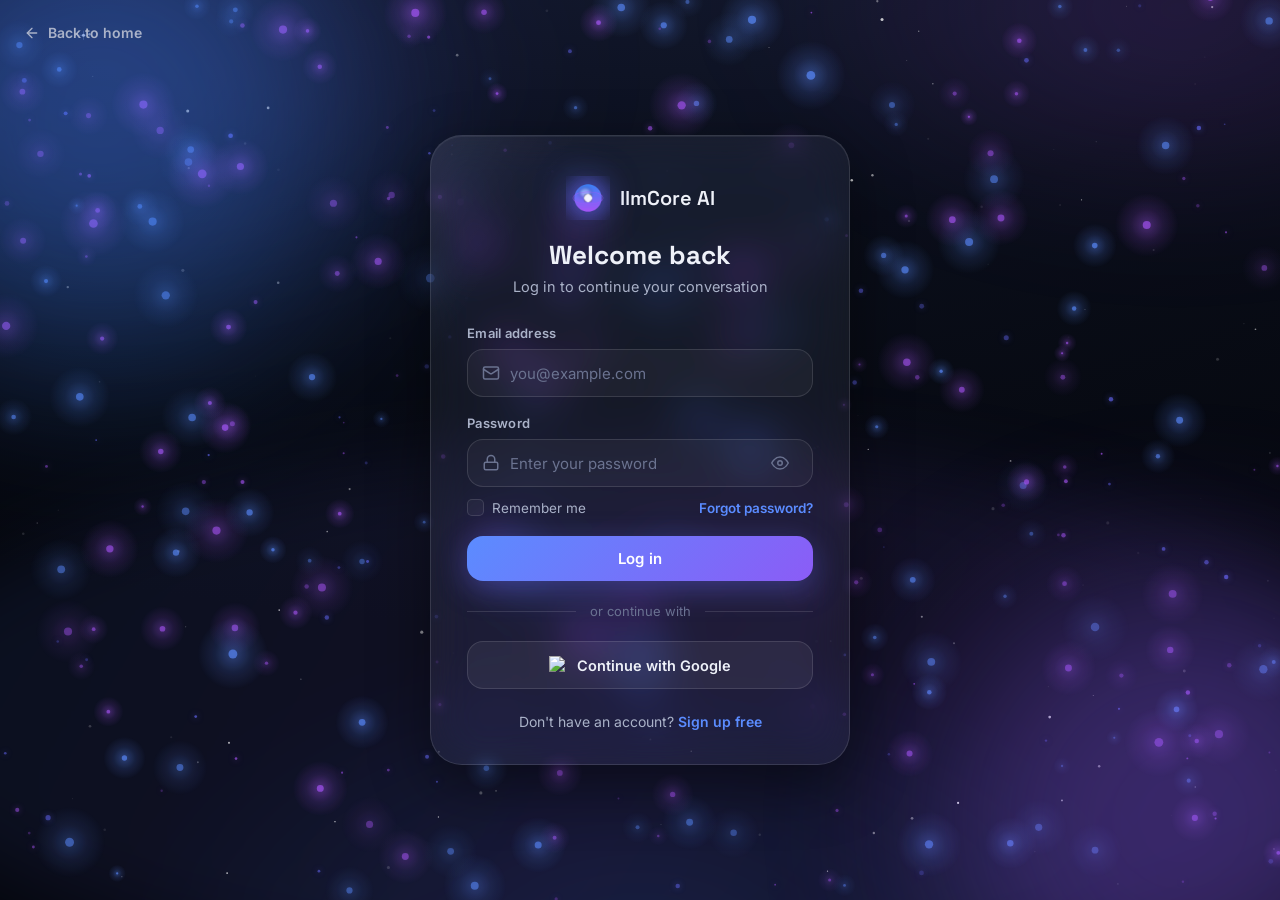
==== commit 0ce52554: "Reorganize image preview container in dashboard Moved the image preview container outside the input " ====
--- a/dashboard.html
+++ b/dashboard.html
@@ -113,11 +113,14 @@
     </div>
 
     <div class="input-area">
+      
+      <!-- THIS IS MOVED OUTSIDE THE INPUT SHELL -->
+      <div id="image-preview-container" style="display: flex; flex-wrap: wrap; gap: 8px; padding: 0 10px; margin-bottom: 4px;"></div>
+
       <div class="input-shell">
         <button class="input-icon-btn" id="attach-btn" aria-label="Attach file" title="Attach a file (UI only)">
           <svg width="19" height="19" viewBox="0 0 24 24" fill="none" stroke="currentColor" stroke-width="2" stroke-linecap="round" stroke-linejoin="round"><path d="m21.44 11.05-9.19 9.19a6 6 0 0 1-8.49-8.49l9.19-9.19a4 4 0 0 1 5.66 5.66l-9.2 9.19a2 2 0 0 1-2.83-2.83l8.49-8.48"/></svg>
         </button>
-        <div id="image-preview-container"></div>
         <textarea id="chat-input" placeholder="Message IlmCore AI…" rows="1"></textarea>
         <button class="input-icon-btn" id="voice-btn" aria-label="Voice input" title="Click to speak">
           <svg width="19" height="19" viewBox="0 0 24 24" fill="none" stroke="currentColor" stroke-width="2" stroke-linecap="round" stroke-linejoin="round"><path d="M12 1a3 3 0 0 0-3 3v8a3 3 0 0 0 6 0V4a3 3 0 0 0-3-3Z"/><path d="M19 10v2a7 7 0 0 1-14 0v-2"/><line x1="12" y1="19" x2="12" y2="23"/><line x1="8" y1="23" x2="16" y2="23"/></svg>
@@ -290,4 +293,4 @@
 
 <script src="js/dashboard.js"></script>
 </body>
-</html>+</html>
--- a/css/dashboard.css
+++ b/css/dashboard.css
@@ -445,4 +445,53 @@
   .settings-panel { max-height: 94vh; border-radius: 24px; }
   .settings-header { padding: 18px 20px 14px; }
   .settings-body { padding: 16px 20px 20px; gap: 18px; }
-}+}
+
+/* ---------- Downloadable file cards ---------- */
+.file-group { margin: 12px 0; display: flex; flex-direction: column; gap: 10px; }
+.file-card { display: flex; align-items: center; gap: 12px; padding: 12px 14px; border-radius: 14px; border: 1px solid var(--glass-border); background: rgba(255,255,255,0.05); cursor: pointer; transition: background 160ms var(--ease), border-color 160ms var(--ease); max-width: 480px; }
+.file-card:hover { background: rgba(255,255,255,0.09); border-color: rgba(139,92,246,0.5); }
+.file-card.is-writing { cursor: default; opacity: .85; }
+.file-card-icon { font-size: 24px; flex: none; }
+.file-card-text { min-width: 0; flex: 1; }
+.file-card-name { font-family: var(--font-mono); font-size: 13.5px; font-weight: 600; color: var(--text-hi); overflow: hidden; text-overflow: ellipsis; white-space: nowrap; }
+.file-card-meta { font-size: 12px; color: var(--text-low); margin-top: 2px; }
+.file-card-open { flex: none; font-size: 12.5px; font-weight: 600; color: var(--text-mid); }
+.file-spinner { display: inline-block; width: 14px; height: 14px; border-radius: 50%; border: 2px solid rgba(255,255,255,0.2); border-top-color: #8b5cf6; animation: fileSpin .8s linear infinite; }
+@keyframes fileSpin { to { transform: rotate(360deg); } }
+.file-btn { padding: 7px 14px; min-height: 34px; border-radius: 10px; font-size: 13px; font-weight: 600; color: var(--text-hi); background: rgba(255,255,255,0.08); border: 1px solid var(--glass-border); transition: all 160ms var(--ease); }
+.file-btn:hover { background: rgba(255,255,255,0.14); }
+.file-btn-primary { background: linear-gradient(135deg, #5b8cff, #8b5cf6); border-color: transparent; color: #fff; }
+.file-btn-primary:hover { filter: brightness(1.1); background: linear-gradient(135deg, #5b8cff, #8b5cf6); }
+.file-group-foot { display: flex; }
+
+/* ---------- In-page file viewer ---------- */
+body.file-viewer-open { overflow: hidden; }
+.file-viewer[hidden] { display: none; }
+.file-viewer { position: fixed; inset: 0; z-index: 1000; display: flex; justify-content: flex-end; }
+.file-viewer-backdrop { position: absolute; inset: 0; background: rgba(0,0,0,0.55); backdrop-filter: blur(3px); }
+.file-viewer-panel { position: relative; width: min(820px, 100%); height: 100%; display: flex; flex-direction: column; background: #161616; border-left: 1px solid rgba(255,255,255,0.1); box-shadow: -20px 0 60px rgba(0,0,0,0.5); animation: fvIn 180ms var(--ease); }
+@keyframes fvIn { from { transform: translateX(24px); opacity: 0; } to { transform: none; opacity: 1; } }
+.file-viewer-head { display: flex; align-items: center; justify-content: space-between; gap: 12px; padding: 14px 16px; border-bottom: 1px solid rgba(255,255,255,0.1); }
+.fv-left { display: flex; align-items: center; gap: 14px; min-width: 0; color: #eaeaea; }
+.fv-panel-icon { flex: none; }
+.fv-title { min-width: 0; font-size: 17px; overflow: hidden; text-overflow: ellipsis; white-space: nowrap; }
+.fv-name { color: #f2f2f2; font-weight: 500; }
+.fv-type { color: #8d8d8d; font-size: 15px; }
+.fv-right { display: flex; align-items: center; gap: 10px; flex: none; }
+.fv-split { position: relative; display: flex; align-items: stretch; border-radius: 12px; background: #2c2c2e; overflow: visible; }
+.fv-split > button { color: #f2f2f2; font-size: 16px; font-weight: 500; padding: 10px 16px; min-height: 44px; }
+.fv-split .fv-copy-main { border-radius: 12px 0 0 12px; min-width: 76px; }
+.fv-split .fv-chevron { display: flex; align-items: center; padding: 0 12px; border-radius: 0 12px 12px 0; border-left: 1px solid rgba(255,255,255,0.08); }
+.fv-split > button:hover { background: #3a3a3d; }
+.fv-menu { position: absolute; top: calc(100% + 6px); right: 0; min-width: 150px; padding: 6px; border-radius: 12px; background: #2c2c2e; border: 1px solid rgba(255,255,255,0.1); box-shadow: 0 12px 30px rgba(0,0,0,0.5); z-index: 5; }
+.fv-menu[hidden] { display: none; }
+.fv-menu button { display: block; width: 100%; text-align: left; padding: 10px 12px; border-radius: 8px; color: #f2f2f2; font-size: 15px; }
+.fv-menu button:hover { background: #3a3a3d; }
+.fv-close { display: flex; align-items: center; justify-content: center; width: 44px; height: 44px; border-radius: 12px; color: #eaeaea; }
+.fv-close:hover { background: rgba(255,255,255,0.08); }
+.fv-code { flex: 1; overflow: auto; padding: 14px 0 40px; font-family: var(--font-mono); font-size: 14px; line-height: 1.65; }
+.fv-line { display: flex; align-items: flex-start; }
+.fv-ln { flex: none; width: 52px; padding-right: 16px; text-align: right; color: #6f6f6f; user-select: none; border-right: 1px solid rgba(255,255,255,0.08); margin-right: 14px; }
+.fv-lc { flex: 1; min-width: 0; padding-right: 16px; white-space: pre-wrap; overflow-wrap: anywhere; color: #e8e8e8; }
+@media (max-width: 640px) { .file-viewer-panel { width: 100%; border-left: none; } .file-card { max-width: 100%; } .fv-split > button { font-size: 15px; } }
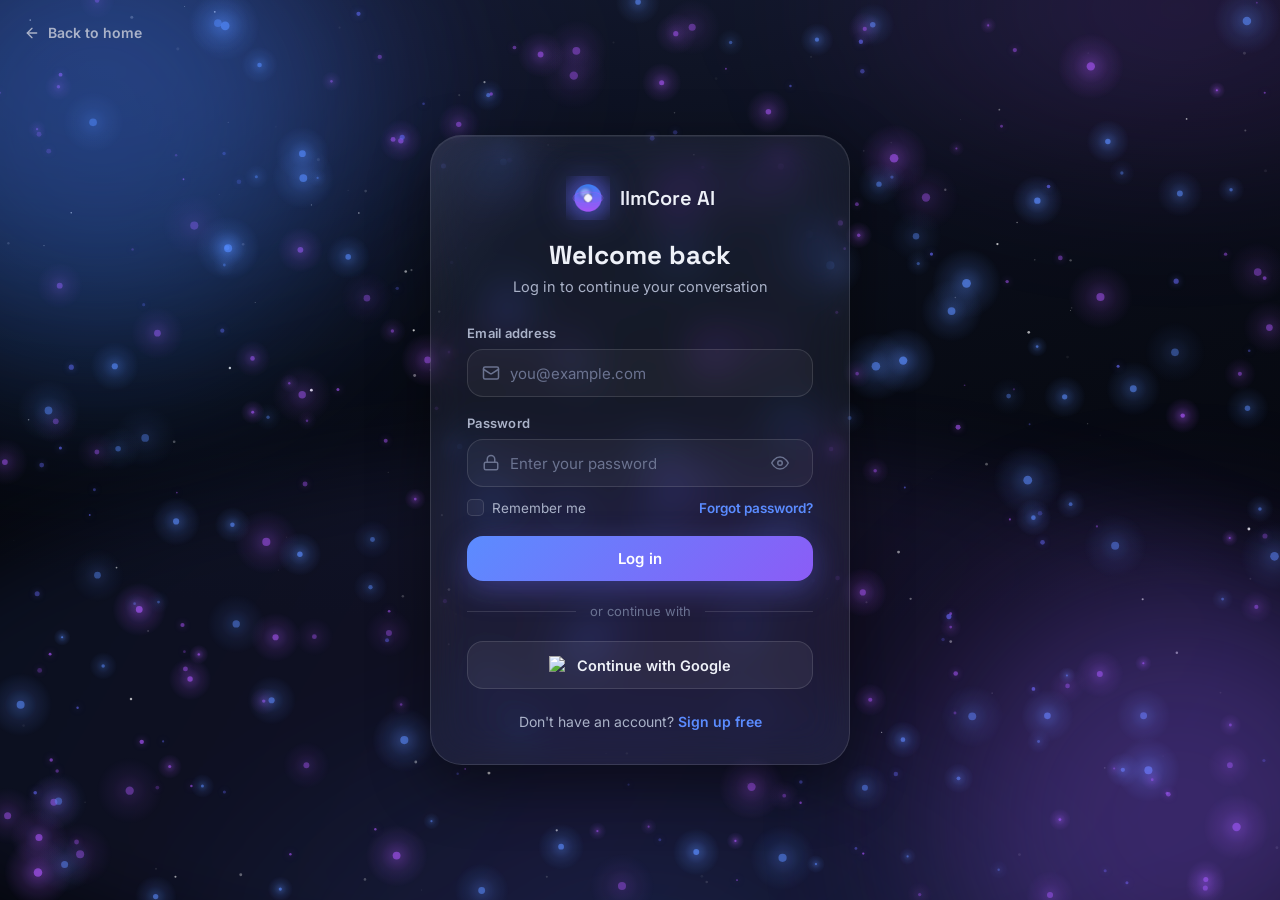
==== commit fc5a4ce8: "Enhance dashboard.html for PWA capabilities Added manifest and theme color meta tags for PWA support" ====
--- a/dashboard.html
+++ b/dashboard.html
@@ -6,6 +6,9 @@
 <meta name="robots" content="noindex, nofollow" />
 <title>IlmCore AI — Dashboard</title>
 <link rel="icon" href="assets/logo.png" type="image/png" />
+<link rel="manifest" href="/manifest.webmanifest" />
+<meta name="theme-color" content="#05070d" />
+<meta name="mobile-web-app-capable" content="yes" />
 <link rel="preconnect" href="https://fonts.googleapis.com" />
 <link rel="preconnect" href="https://fonts.gstatic.com" crossorigin />
 <link rel="stylesheet" href="https://fonts.googleapis.com/css2?family=Space+Grotesk:wght@400;500;600;700&family=Inter:wght@400;500;600;700;800&family=JetBrains+Mono:wght@400;500;600&display=swap" media="print" onload="this.media='all'" />
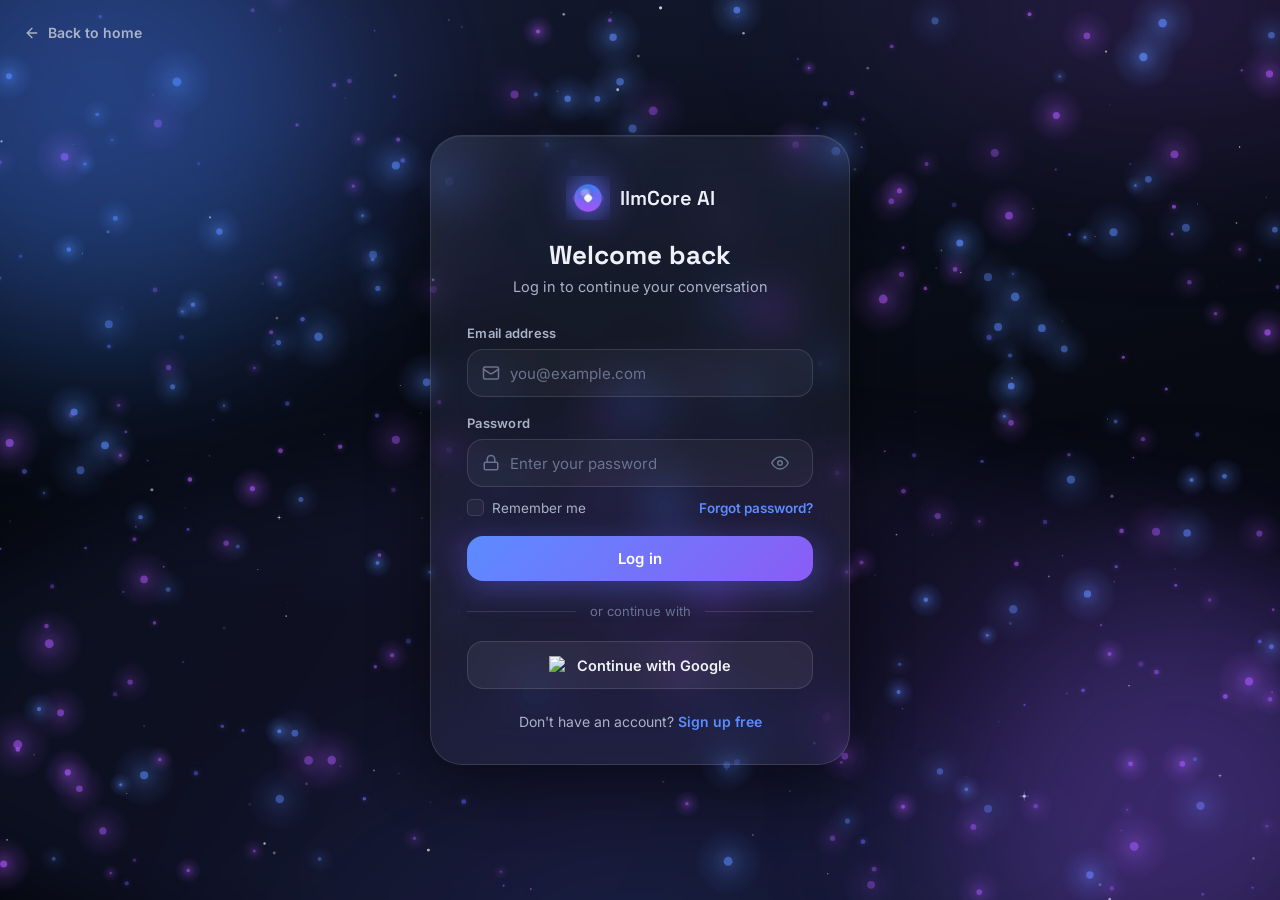
==== commit 4a90bcf9: "Add files via upload" ====
--- a/dashboard.html
+++ b/dashboard.html
@@ -8,7 +8,6 @@
 <link rel="icon" href="assets/logo.png" type="image/png" />
 <link rel="manifest" href="/manifest.webmanifest" />
 <meta name="theme-color" content="#05070d" />
-<meta name="mobile-web-app-capable" content="yes" />
 <link rel="preconnect" href="https://fonts.googleapis.com" />
 <link rel="preconnect" href="https://fonts.gstatic.com" crossorigin />
 <link rel="stylesheet" href="https://fonts.googleapis.com/css2?family=Space+Grotesk:wght@400;500;600;700&family=Inter:wght@400;500;600;700;800&family=JetBrains+Mono:wght@400;500;600&display=swap" media="print" onload="this.media='all'" />
